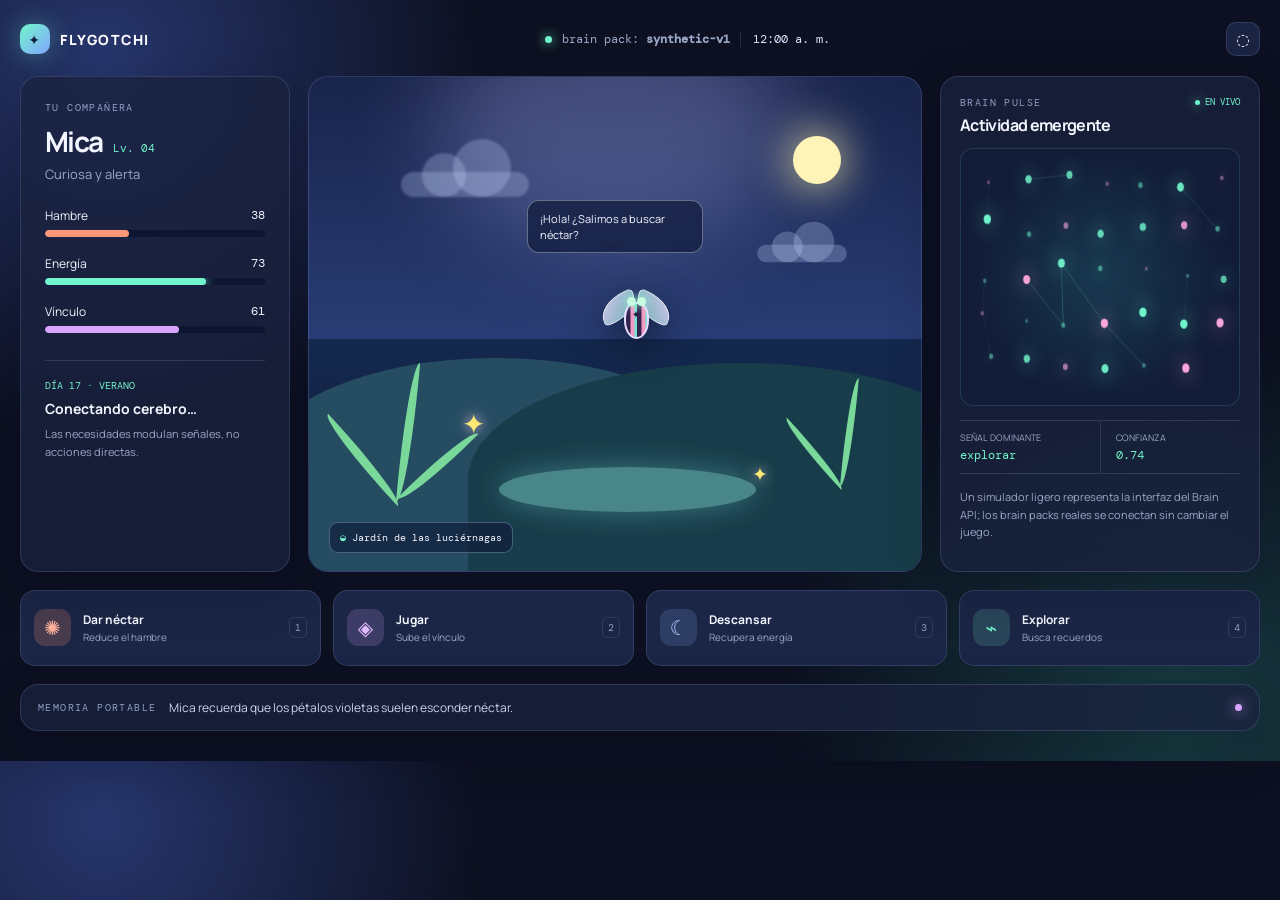
==== web/index.html @ cd50a113 "feat: add initial implementation of FlyGotchi game with brain integration - Introduced brain package" ====
<!doctype html>
<html lang="es">
  <head>
    <meta charset="UTF-8" />
    <meta name="viewport" content="width=device-width, initial-scale=1.0" />
    <meta name="theme-color" content="#10152a" />
    <title>FlyGotchi · Neural Garden</title>
    <link rel="preconnect" href="https://fonts.googleapis.com" />
    <link rel="preconnect" href="https://fonts.gstatic.com" crossorigin />
    <link href="https://fonts.googleapis.com/css2?family=DM+Mono:wght@400;500&family=Manrope:wght@500;600;700;800&display=swap" rel="stylesheet" />
    <link rel="stylesheet" href="styles.css" />
  </head>
  <body>
    <main class="app-shell">
      <header class="topbar">
        <a class="brand" href="#" aria-label="FlyGotchi inicio"><span class="brand-mark">✦</span><span>FLYGOTCHI</span></a>
        <div class="brain-status"><i></i><span>brain pack: <strong>synthetic-v1</strong></span><span class="clock" id="clock">08:42</span></div>
        <button class="icon-button" id="soundToggle" aria-label="Activar o desactivar sonido">◌</button>
      </header>

      <section class="hero-grid">
        <aside class="hud-panel" aria-label="Estado de Mica">
          <div class="pet-title"><span class="eyebrow">TU COMPAÑERA</span><h1>Mica <span>Lv. 04</span></h1><p id="moodText">Curiosa y alerta</p></div>
          <div class="stat-list">
            <div class="stat"><span>Hambre</span><b id="hungerValue">38</b><div class="meter coral"><i id="hungerBar" style="width:38%"></i></div></div>
            <div class="stat"><span>Energía</span><b id="energyValue">73</b><div class="meter mint"><i id="energyBar" style="width:73%"></i></div></div>
            <div class="stat"><span>Vínculo</span><b id="bondValue">61</b><div class="meter lilac"><i id="bondBar" style="width:61%"></i></div></div>
          </div>
          <div class="day-card"><span>día 17 · verano</span><strong id="activity">Explorando el jardín</strong><small>Las necesidades modulan señales, no acciones directas.</small></div>
        </aside>

        <section class="terrarium" aria-label="Jardín de Mica">
          <div class="sky-glow"></div><div class="sun"></div><div class="cloud cloud-a"></div><div class="cloud cloud-b"></div>
          <div class="hill hill-back"></div><div class="hill hill-front"></div><div class="pond"></div>
          <div class="plant plant-a"><i></i><i></i><i></i></div><div class="plant plant-b"><i></i><i></i></div><div class="flower f1">✦</div><div class="flower f2">✦</div>
          <button class="fly" id="fly" aria-label="Hablar con Mica"><span class="wing wing-left"></span><span class="wing wing-right"></span><span class="fly-body"><i></i><i></i></span><b>✦</b></button>
          <div class="speech" id="speech">¡Hola! ¿Salimos a buscar néctar?</div>
          <div class="location-pill"><span>◒</span> Jardín de las luciérnagas</div>
        </section>

        <aside class="brain-panel">
          <div class="panel-heading"><div><span class="eyebrow">BRAIN PULSE</span><h2>Actividad emergente</h2></div><span class="live">EN VIVO</span></div>
          <canvas id="neuralCanvas" width="360" height="258" aria-label="Visualización de red neural"></canvas>
          <div class="signal-grid"><div><span>señal dominante</span><strong id="signalName">explorar</strong></div><div><span>confianza</span><strong id="signalConfidence">0.74</strong></div></div>
          <p class="brain-note">Un simulador ligero representa la interfaz del Brain API; los brain packs reales se conectan sin cambiar el juego.</p>
        </aside>
      </section>

      <section class="action-deck" aria-label="Interacciones">
        <button class="action food" data-action="food"><span class="action-icon">✺</span><span><strong>Dar néctar</strong><small>Reduce el hambre</small></span><kbd>1</kbd></button>
        <button class="action play" data-action="play"><span class="action-icon">◈</span><span><strong>Jugar</strong><small>Sube el vínculo</small></span><kbd>2</kbd></button>
        <button class="action rest" data-action="rest"><span class="action-icon">☾</span><span><strong>Descansar</strong><small>Recupera energía</small></span><kbd>3</kbd></button>
        <button class="action explore" data-action="explore"><span class="action-icon">⌁</span><span><strong>Explorar</strong><small>Busca recuerdos</small></span><kbd>4</kbd></button>
      </section>

      <section class="log-card"><span class="eyebrow">MEMORIA PORTABLE</span><p id="memoryLog">Mica recuerda que los pétalos violetas suelen esconder néctar.</p><span class="log-dot"></span></section>
    </main>
    <script src="app.js"></script>
  </body>
</html>
---- web/styles.css ----
:root { --ink:#f3f5ff; --muted:#9ba8c7; --night:#10152a; --panel:rgba(26,34,62,.78); --line:rgba(168,192,255,.16); --mint:#72f5cc; --lilac:#d7a5ff; --coral:#ff9879; } *{box-sizing:border-box} body{margin:0;min-width:320px;color:var(--ink);background:#0c1020;font-family:Manrope,system-ui,sans-serif;background-image:radial-gradient(circle at 8% 8%,#27366d 0,transparent 28%),radial-gradient(circle at 92% 95%,#173b41 0,transparent 29%)} button{font:inherit;color:inherit;cursor:pointer}.app-shell{width:min(1420px,calc(100% - 40px));margin:auto;padding:22px 0 30px}.topbar{display:flex;align-items:center;justify-content:space-between;margin-bottom:20px}.brand{display:flex;gap:10px;align-items:center;color:#fff;text-decoration:none;font-weight:800;letter-spacing:.11em;font-size:14px}.brand-mark{display:grid;place-items:center;width:30px;height:30px;border-radius:10px;background:linear-gradient(135deg,var(--mint),#81a7ff);color:#14203c;box-shadow:0 0 24px #72f5cc55}.brain-status{display:flex;align-items:center;gap:10px;color:var(--muted);font:12px 'DM Mono',monospace}.brain-status i,.live:before{content:'';width:7px;height:7px;border-radius:50%;background:var(--mint);box-shadow:0 0 12px var(--mint)}.clock{padding-left:12px;border-left:1px solid var(--line);color:#dfe5ff}.icon-button{border:1px solid var(--line);background:#1a2342;border-radius:10px;width:34px;height:34px}.hero-grid{display:grid;grid-template-columns:270px minmax(430px,1fr) 320px;gap:18px}.hud-panel,.brain-panel,.log-card{border:1px solid var(--line);background:var(--panel);box-shadow:0 18px 50px #06081744;backdrop-filter:blur(13px);border-radius:18px}.hud-panel{padding:24px}.eyebrow{display:block;color:#90a1c6;font:10px 'DM Mono',monospace;letter-spacing:.14em}.pet-title h1{font-size:28px;margin:8px 0 0;letter-spacing:-.06em}.pet-title h1 span{font:11px 'DM Mono',monospace;color:var(--mint);letter-spacing:0;margin-left:6px}.pet-title p{font-size:13px;color:var(--muted);margin:5px 0 24px}.stat-list{display:grid;gap:18px}.stat{display:grid;grid-template-columns:1fr auto;gap:6px;font-size:12px}.stat b{font:12px 'DM Mono',monospace}.meter{grid-column:1/-1;background:#0e1530;border-radius:99px;overflow:hidden;height:7px}.meter i{height:100%;display:block;border-radius:inherit;transition:width .45s ease}.mint i{background:var(--mint);box-shadow:0 0 12px var(--mint)}.coral i{background:var(--coral)}.lilac i{background:var(--lilac)}.day-card{margin-top:27px;border-top:1px solid var(--line);padding-top:18px;display:grid;gap:7px}.day-card span{font:10px 'DM Mono',monospace;color:var(--mint);text-transform:uppercase}.day-card strong{font-size:14px}.day-card small,.brain-note{font-size:11px;line-height:1.6;color:var(--muted)}.terrarium{position:relative;min-height:440px;overflow:hidden;border:1px solid #9daeff33;border-radius:20px;background:linear-gradient(#19244b 0%,#293c74 53%,#14284e 53%,#101f3b);isolation:isolate}.sky-glow{position:absolute;width:360px;height:240px;left:50%;top:-70px;transform:translateX(-50%);background:#b9baff44;filter:blur(45px);border-radius:50%}.sun{position:absolute;top:59px;right:13%;width:48px;height:48px;border-radius:50%;background:#fff4b7;box-shadow:0 0 45px #fff1a8}.cloud{position:absolute;width:128px;height:25px;border-radius:50px;background:#c8d7ff44;filter:blur(1px)}.cloud:after,.cloud:before{content:'';position:absolute;border-radius:50%;background:inherit}.cloud:before{width:44px;height:44px;left:21px;bottom:0}.cloud:after{width:58px;height:58px;right:18px;bottom:0}.cloud-a{top:95px;left:15%}.cloud-b{top:164px;right:9%;transform:scale(.7)}.hill{position:absolute;border-radius:50% 50% 0 0}.hill-back{left:-8%;bottom:0;width:77%;height:43%;background:#264c62}.hill-front{right:-15%;bottom:-5%;width:89%;height:47%;background:#183d4a}.pond{position:absolute;width:42%;height:9%;bottom:12%;left:31%;background:#81d8d177;border-radius:50%;box-shadow:0 0 28px #7de6e855}.plant{position:absolute;bottom:14%;width:100px;height:140px}.plant-a{left:6%}.plant-b{right:5%;transform:scale(.78)}.plant i{position:absolute;bottom:0;left:50%;width:12px;height:115px;border-radius:100% 0;background:#79d89a;transform-origin:bottom}.plant i:nth-child(1){transform:rotate(-43deg)}.plant i:nth-child(2){transform:rotate(5deg);height:140px}.plant i:nth-child(3){transform:rotate(45deg);height:102px}.flower{position:absolute;color:#ffe873;text-shadow:0 0 13px #ffd1ed;font-size:28px}.f1{bottom:26%;left:25%}.f2{bottom:17%;right:25%;font-size:19px}.fly{position:absolute;z-index:2;left:47%;top:42%;border:0;background:none;width:78px;height:70px;filter:drop-shadow(0 10px 17px #071020aa);animation:hover 3s ease-in-out infinite}.wing{position:absolute;width:39px;height:25px;top:11px;background:linear-gradient(135deg,#f6daffdd,#83f6e2aa);border-radius:80% 15% 80% 15%;border:1px solid #fff9}.wing-left{left:2px;transform:rotate(-25deg)}.wing-right{right:2px;transform:scaleX(-1) rotate(-25deg)}.fly-body{position:absolute;left:27px;top:18px;width:25px;height:37px;border-radius:48% 48% 56% 56%;background:repeating-linear-gradient(90deg,#33244f 0 4px,#f39ac4 5px 8px,#6ee4d5 9px 11px);border:2px solid #e8dcff}.fly-body i{position:absolute;top:-7px;width:9px;height:9px;background:#c8fbdf;border-radius:50%;box-shadow:0 0 8px #a7ffdf}.fly-body i:first-child{left:1px}.fly-body i:last-child{right:1px}.fly b{position:absolute;top:23px;left:35px;color:#182044;font-size:10px}.speech{position:absolute;z-index:3;left:calc(50% - 88px);top:25%;width:176px;padding:10px 12px;border:1px solid #fff5;background:#172246d9;border-radius:12px;font-size:11px;line-height:1.4;animation:float 4s ease-in-out infinite}.speech:after{content:'';position:absolute;bottom:-7px;left:45%;border:7px solid transparent;border-top-color:#172246}.location-pill{position:absolute;z-index:3;bottom:18px;left:20px;border:1px solid #b7d1ff55;background:#101b39aa;padding:8px 10px;border-radius:9px;font:10px 'DM Mono',monospace}.location-pill span{color:var(--mint)}.brain-panel{padding:19px}.panel-heading{display:flex;justify-content:space-between;align-items:start}.panel-heading h2{margin:5px 0 12px;font-size:16px;letter-spacing:-.04em}.live{font:9px 'DM Mono',monospace;color:var(--mint);display:flex;gap:5px;align-items:center}.live:before{width:5px;height:5px}canvas{width:100%;height:258px;display:block;background:radial-gradient(circle at center,#183950,#121c38 67%);border:1px solid #7fffe024;border-radius:13px}.signal-grid{display:grid;grid-template-columns:1fr 1fr;margin:14px 0;border-top:1px solid var(--line);border-bottom:1px solid var(--line)}.signal-grid div{padding:10px 0;display:grid;gap:3px}.signal-grid div+div{padding-left:15px;border-left:1px solid var(--line)}.signal-grid span{color:var(--muted);font-size:9px;text-transform:uppercase}.signal-grid strong{font:12px 'DM Mono',monospace;color:var(--mint)}.action-deck{display:grid;grid-template-columns:repeat(4,1fr);gap:12px;margin-top:18px}.action{display:flex;align-items:center;gap:12px;min-height:76px;text-align:left;padding:13px;border:1px solid var(--line);border-radius:15px;background:#1b2545;transition:transform .2s,background .2s}.action:hover{transform:translateY(-4px);background:#263563}.action-icon{display:grid;place-items:center;width:37px;height:37px;border-radius:11px;font-size:20px}.food .action-icon{background:#ff987933;color:#ffb49d}.play .action-icon{background:#d7a5ff2e;color:#e2bbff}.rest .action-icon{background:#90b4ff2b;color:#b0caff}.explore .action-icon{background:#72f5cc28;color:var(--mint)}.action strong,.action small{display:block}.action strong{font-size:12px}.action small{font-size:10px;color:var(--muted);margin-top:2px}.action kbd{margin-left:auto;color:#91a0c5;border:1px solid #6576a844;border-radius:5px;padding:3px 5px;font:10px 'DM Mono',monospace}.log-card{margin-top:18px;padding:14px 17px;display:flex;align-items:center;gap:13px}.log-card .eyebrow{white-space:nowrap}.log-card p{font-size:12px;color:#cbd4ef;margin:0}.log-dot{width:7px;height:7px;border-radius:50%;margin-left:auto;background:var(--lilac);box-shadow:0 0 13px var(--lilac)}@keyframes hover{50%{transform:translateY(-10px) rotate(2deg)}}@keyframes float{50%{transform:translateY(-5px)}}@media(max-width:1050px){.hero-grid{grid-template-columns:250px 1fr}.brain-panel{grid-column:1/-1}.brain-panel canvas{height:180px}}@media(max-width:700px){.app-shell{width:min(100% - 22px,580px);padding-top:13px}.brain-status span:not(.clock){display:none}.hero-grid{grid-template-columns:1fr}.hud-panel{order:2}.terrarium{min-height:400px}.brain-panel{order:3;grid-column:auto}.action-deck{grid-template-columns:1fr 1fr}.log-card{align-items:start}.log-card .eyebrow{white-space:normal}.topbar{margin-bottom:11px}}
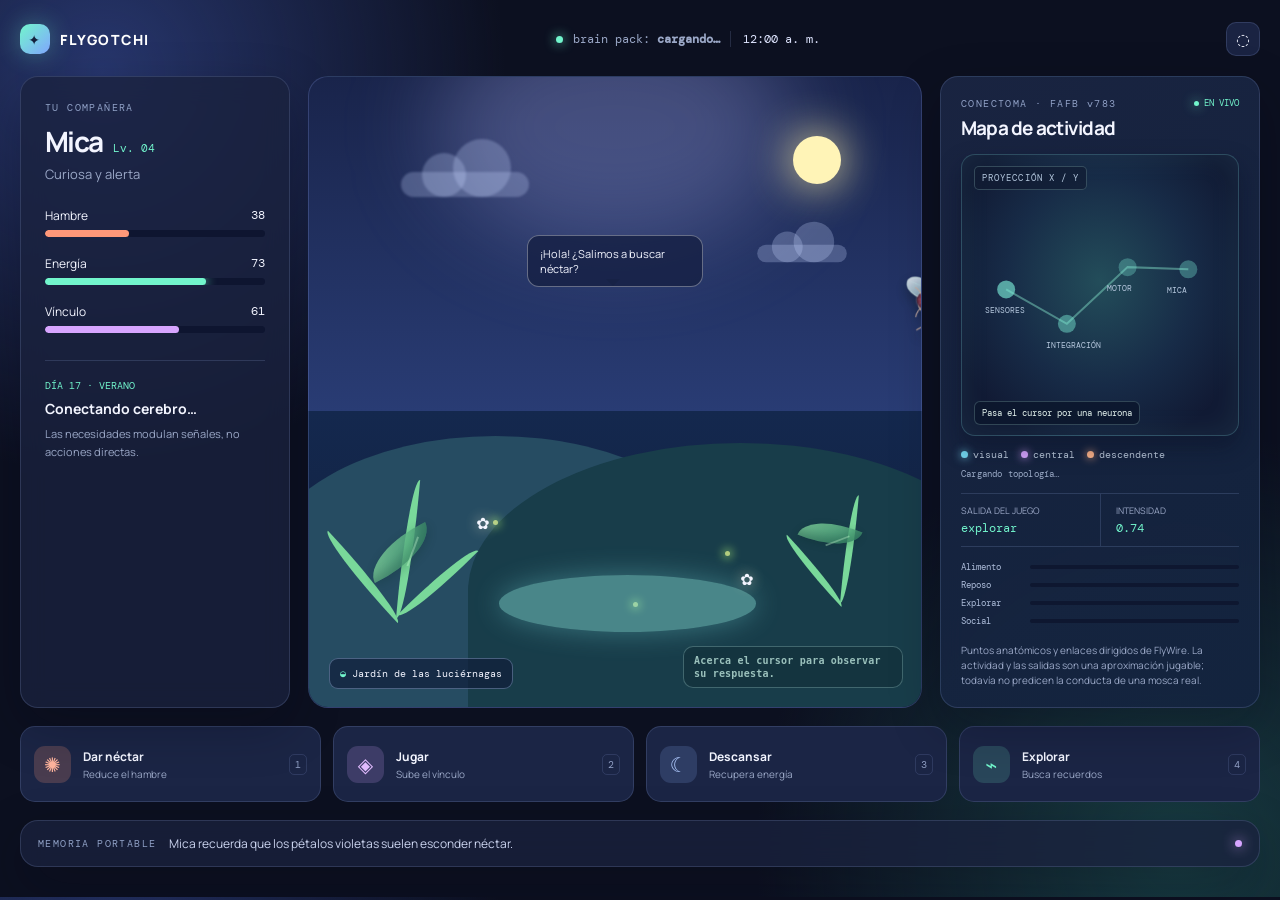
==== commit a3b99b91: "Add new styles for brain visualization and fly animations - Introduced brain.css for neural network " ====
--- a/web/index.html
+++ b/web/index.html
@@ -9,12 +9,15 @@
     <link rel="preconnect" href="https://fonts.gstatic.com" crossorigin />
     <link href="https://fonts.googleapis.com/css2?family=DM+Mono:wght@400;500&family=Manrope:wght@500;600;700;800&display=swap" rel="stylesheet" />
     <link rel="stylesheet" href="styles.css" />
+    <link rel="stylesheet" href="fly.css" />
+    <link rel="stylesheet" href="map.css" />
+    <link rel="stylesheet" href="brain.css" />
   </head>
   <body>
     <main class="app-shell">
       <header class="topbar">
         <a class="brand" href="#" aria-label="FlyGotchi inicio"><span class="brand-mark">✦</span><span>FLYGOTCHI</span></a>
-        <div class="brain-status"><i></i><span>brain pack: <strong>synthetic-v1</strong></span><span class="clock" id="clock">08:42</span></div>
+        <div class="brain-status"><i></i><span>brain pack: <strong id="brainPack">cargando…</strong></span><span class="clock" id="clock">08:42</span></div>
         <button class="icon-button" id="soundToggle" aria-label="Activar o desactivar sonido">◌</button>
       </header>
 
@@ -31,18 +34,42 @@
 
         <section class="terrarium" aria-label="Jardín de Mica">
           <div class="sky-glow"></div><div class="sun"></div><div class="cloud cloud-a"></div><div class="cloud cloud-b"></div>
-          <div class="hill hill-back"></div><div class="hill hill-front"></div><div class="pond"></div>
-          <div class="plant plant-a"><i></i><i></i><i></i></div><div class="plant plant-b"><i></i><i></i></div><div class="flower f1">✦</div><div class="flower f2">✦</div>
-          <button class="fly" id="fly" aria-label="Hablar con Mica"><span class="wing wing-left"></span><span class="wing wing-right"></span><span class="fly-body"><i></i><i></i></span><b>✦</b></button>
+          <div class="hill hill-back"></div><div class="hill hill-front"></div>
+          <button class="pond map-feature" id="pond" data-feature="water" aria-label="Estanque: aire húmedo y reflejos"><i></i><i></i></button>
+          <div class="plant plant-a" id="plantA"><i></i><i></i><i></i></div><div class="plant plant-b" id="plantB"><i></i><i></i></div>
+          <button class="leaf-refuge leaf-a map-feature" data-feature="refuge" aria-label="Hoja grande: refugio fresco"><span></span></button><button class="leaf-refuge leaf-b map-feature" data-feature="refuge" aria-label="Hoja alta: refugio fresco"><span></span></button>
+          <button class="flower f1 map-feature" data-feature="nectar" aria-label="Flor coral con néctar"><span>✿</span><em>néctar</em></button><button class="flower f2 map-feature" data-feature="nectar" aria-label="Flor dorada con néctar"><span>✿</span><em>néctar</em></button>
+          <div class="firefly firefly-a" aria-hidden="true"></div><div class="firefly firefly-b" aria-hidden="true"></div><div class="firefly firefly-c" aria-hidden="true"></div>
+          <div class="fly-shadow" id="flyShadow" aria-hidden="true"></div>
+          <button class="fly fly--explore fly--flight" id="fly" aria-label="Jugar con Mica">
+            <svg class="fly-anatomy" viewBox="0 0 160 130" aria-hidden="true">
+              <defs>
+                <linearGradient id="wingGlass" x1="0" y1="0" x2="1" y2="1"><stop stop-color="#f7fbff" stop-opacity=".92"/><stop offset=".6" stop-color="#a9d6e1" stop-opacity=".72"/><stop offset="1" stop-color="#77b9c5" stop-opacity=".28"/></linearGradient>
+                <linearGradient id="bodyShell" x1="0" y1="0" x2="1" y2="1"><stop stop-color="#8d7a84"/><stop offset=".45" stop-color="#463a46"/><stop offset="1" stop-color="#241e2c"/></linearGradient>
+                <radialGradient id="eyeFacet"><stop stop-color="#bd6871"/><stop offset=".7" stop-color="#7d364c"/><stop offset="1" stop-color="#4d2638"/></radialGradient>
+              </defs>
+              <g class="fly-wings"><path class="fly-wing fly-wing-back" d="M80 55 C49 7 15 9 13 25 C10 43 45 64 82 65 Z"/><path class="fly-wing fly-wing-front" d="M87 58 C103 7 140 5 148 24 C152 41 119 63 89 69 Z"/><path class="wing-vein" d="M82 60 Q51 34 20 23 M84 60 Q53 42 35 44 M89 62 Q117 33 144 24 M90 63 Q116 43 135 47"/></g>
+              <g class="fly-legs"><path class="fly-leg foreleg" d="M59 76 Q43 88 42 107 L31 113"/><path class="fly-leg foreleg" d="M67 80 Q61 98 56 111 L47 116"/><path class="fly-leg midleg" d="M80 83 Q76 105 69 116 L61 120"/><path class="fly-leg midleg" d="M87 83 Q94 102 99 114 L109 117"/><path class="fly-leg hindleg" d="M94 77 Q111 93 117 109 L129 113"/><path class="fly-leg hindleg" d="M99 74 Q123 84 129 103 L142 106"/></g>
+              <g class="fly-abdomen"><path d="M95 62 C125 52 140 67 136 88 C134 105 109 103 89 84 Z" fill="url(#bodyShell)" stroke="#aa9b9e" stroke-width="2"/><path d="M112 60 Q117 86 110 96 M122 64 Q129 84 122 98 M131 70 Q136 81 131 91" fill="none" stroke="#b9a7a0" stroke-opacity=".55" stroke-width="3"/></g>
+              <circle class="fly-haltere" cx="94" cy="71" r="4"/>
+              <ellipse class="fly-thorax" cx="80" cy="67" rx="25" ry="22" fill="url(#bodyShell)" stroke="#a5979f" stroke-width="2"/>
+              <path d="M69 52 Q78 63 76 81 M87 51 Q91 65 88 83" stroke="#c4b0a0" stroke-opacity=".42" fill="none" stroke-width="3"/>
+              <g class="fly-head"><circle cx="53" cy="64" r="19" fill="#4b3f46" stroke="#b9a39a" stroke-width="2"/><ellipse class="fly-eye" cx="45" cy="58" rx="14" ry="15" fill="url(#eyeFacet)"/><path class="eye-facets" d="M38 48 Q44 62 38 70 M45 45 Q52 62 46 72 M33 56 Q44 57 57 53 M34 64 Q46 61 57 63" stroke="#de99a0" stroke-opacity=".3" fill="none" stroke-width="1"/><path class="fly-antenna" d="M40 48 Q35 37 28 34 M45 45 Q45 35 39 31"/><path class="fly-proboscis" d="M38 73 Q31 79 29 89"/></g>
+            </svg>
+          </button>
           <div class="speech" id="speech">¡Hola! ¿Salimos a buscar néctar?</div>
+          <div class="garden-whisper" id="gardenWhisper" aria-live="polite">Acerca el cursor para observar su respuesta.</div>
           <div class="location-pill"><span>◒</span> Jardín de las luciérnagas</div>
         </section>
 
         <aside class="brain-panel">
-          <div class="panel-heading"><div><span class="eyebrow">BRAIN PULSE</span><h2>Actividad emergente</h2></div><span class="live">EN VIVO</span></div>
-          <canvas id="neuralCanvas" width="360" height="258" aria-label="Visualización de red neural"></canvas>
-          <div class="signal-grid"><div><span>señal dominante</span><strong id="signalName">explorar</strong></div><div><span>confianza</span><strong id="signalConfidence">0.74</strong></div></div>
-          <p class="brain-note">Un simulador ligero representa la interfaz del Brain API; los brain packs reales se conectan sin cambiar el juego.</p>
+          <div class="panel-heading"><div><span class="eyebrow">CONECTOMA · FAFB v783</span><h2>Mapa de actividad</h2></div><span class="live">EN VIVO</span></div>
+          <div class="brain-stage"><canvas id="neuralCanvas" width="720" height="560" aria-label="Proyección de neuronas y enlaces del conectoma"></canvas><span class="brain-coordinate">PROYECCIÓN X / Y</span><span class="brain-node-info" id="brainNodeInfo">Pasa el cursor por una neurona</span></div>
+          <div class="brain-legend"><span><i class="legend-visual"></i>visual</span><span><i class="legend-central"></i>central</span><span><i class="legend-motor"></i>descendente</span></div>
+          <div class="brain-count" id="brainCount">Cargando topología…</div>
+          <div class="signal-grid"><div><span>salida del juego</span><strong id="signalName">explorar</strong></div><div><span>intensidad</span><strong id="signalConfidence">0.74</strong></div></div>
+          <div class="motor-bars" aria-label="Salidas motoras"><div><span>Alimento</span><i><b id="motorEat"></b></i></div><div><span>Reposo</span><i><b id="motorRest"></b></i></div><div><span>Explorar</span><i><b id="motorExplore"></b></i></div><div><span>Social</span><i><b id="motorSocial"></b></i></div></div>
+          <p class="brain-note">Puntos anatómicos y enlaces dirigidos de FlyWire. La actividad y las salidas son una aproximación jugable; todavía no predicen la conducta de una mosca real.</p>
         </aside>
       </section>
 
--- a/web/fly.css
+++ b/web/fly.css
@@ -0,0 +1,61 @@
+/* Anatomical side view and stateful movement. Routes are chosen by app.js. */
+.fly {
+  left: 0; top: 0; width: 116px; height: 94px; padding: 0;
+  display: block; border: 0; background: transparent; z-index: 5;
+  animation: none;
+  filter: drop-shadow(0 8px 8px #07151a77);
+  transform: translate3d(var(--fly-x, 45vw), var(--fly-y, 20vh), 0) rotate(var(--fly-angle, 0deg)) scale(var(--fly-size, 1));
+  transition: transform var(--flight-time, 1.7s) cubic-bezier(.27,.64,.36,1);
+  will-change: transform;
+}
+.fly:focus-visible { outline: 2px solid #c9f5e5; outline-offset: 5px; border-radius: 50%; }
+.fly-anatomy { display:block; width:100%; height:100%; overflow:visible; }
+.fly-wing { fill:url(#wingGlass); stroke:#e7fcf8a8; stroke-width:2; transform-origin:82px 62px; animation:fly-wingbeat var(--beat-time, 95ms) ease-in-out infinite alternate; }
+.fly-wing-back { animation-delay:calc(var(--beat-time, 95ms) * -.5); opacity:.77; }
+.wing-vein { fill:none; stroke:#cbfbf4; stroke-opacity:.36; stroke-width:1.2; pointer-events:none; }
+.fly-legs { fill:none; stroke:#a89492; stroke-width:2.5; stroke-linecap:round; stroke-linejoin:round; }
+.fly-leg { transform-origin:80px 80px; animation:fly-leg-drift 1.3s ease-in-out infinite alternate; }
+.fly-leg:nth-child(2n) { animation-delay:-.65s; }
+.fly-haltere { fill:#cbb0a8; }
+.fly-thorax { transform-origin:80px 66px; animation:fly-breathe 1.3s ease-in-out infinite alternate; }
+.fly-antenna,.fly-proboscis { fill:none; stroke:#c7ada2; stroke-width:2; stroke-linecap:round; }
+.fly-proboscis { transform-origin:37px 72px; transition:transform .4s ease; }
+.fly-eye { filter:drop-shadow(0 0 2px #f6b7ae88); }
+.fly--flight .fly-leg { animation-duration:.55s; }
+.fly--flight .fly-wing { opacity:.95; }
+.fly--landed .fly-wing { animation:none; opacity:.59; transform:rotate(-4deg) scaleY(.6); }
+.fly--landed .fly-leg { animation-duration:2.1s; }
+.fly--feed .fly-proboscis { transform:rotate(26deg) translate(-3px,6px); }
+.fly--feed .fly-head { animation:fly-feed-head .8s ease-in-out infinite alternate; transform-origin:53px 64px; }
+.fly--groom .foreleg { animation:fly-groom .38s ease-in-out infinite alternate; }
+.fly--groom .foreleg:nth-child(2) { animation-delay:-.19s; }
+.fly--rest .fly-thorax { animation-duration:2.4s; }
+.fly--rest .fly-leg { animation:none; }
+.fly--rest .fly-eye { filter:none; }
+.fly--walk .fly-leg { animation:fly-walk .42s ease-in-out infinite alternate; }
+.fly--walk .fly-thorax { animation:fly-step .42s ease-in-out infinite alternate; }
+.fly--run .fly-leg { animation:fly-run .16s linear infinite alternate; }
+.fly--run .fly-thorax { animation:fly-step .16s linear infinite alternate; }
+.fly--alert .fly-wing { animation:fly-alert-wing .12s ease-in-out infinite alternate; }
+.fly--alert .fly-head { animation:fly-alert-head .22s ease-in-out infinite alternate; transform-origin:53px 64px; }
+.fly--escape { filter:drop-shadow(0 10px 10px #07151aaa) brightness(1.09); }
+.fly--escape .fly-wing { animation-duration:56ms; }
+.fly--social .fly-head { animation:fly-social-head .68s ease-in-out infinite alternate; transform-origin:53px 64px; }
+.fly-shadow { position:absolute; z-index:4; left:0; top:0; width:60px; height:11px; border-radius:50%; background:#06171988; filter:blur(4px); transform:translate3d(var(--shadow-x, 50vw),var(--shadow-y, 72vh),0) scale(var(--shadow-scale, .6)); transition:transform var(--flight-time, 1.7s) ease,opacity .5s; opacity:var(--shadow-alpha,.35); pointer-events:none; }
+.garden-whisper { position:absolute; z-index:3; right:18px; bottom:19px; max-width:220px; padding:7px 10px; border:1px solid #a8d9d766; border-radius:10px; background:#112c36a9; color:#c4ebe0; font:600 10px/1.3 var(--mono,monospace); letter-spacing:.02em; opacity:.76; pointer-events:none; transition:opacity .3s ease, transform .3s ease; }
+.flower { color:#f5d69d; text-shadow:0 0 13px #fff5cfaa; }
+.flower span { display:inline-block; transform-origin:center; animation:flower-sway 5s ease-in-out infinite alternate; }
+.speech { animation:none; }
+@keyframes fly-wingbeat { from { transform:rotate(-10deg) scaleY(.75); } to { transform:rotate(14deg) scaleY(.36); } }
+@keyframes fly-leg-drift { to { transform:rotate(6deg); } }
+@keyframes fly-breathe { to { transform:scaleY(1.035); } }
+@keyframes fly-feed-head { to { transform:rotate(6deg) translateY(2px); } }
+@keyframes fly-groom { from { transform:rotate(-25deg) translateY(-3px); } to { transform:rotate(28deg) translateY(-11px); } }
+@keyframes fly-walk { to { transform:rotate(13deg) translate(2px,1px); } }
+@keyframes fly-run { to { transform:rotate(22deg) translate(4px,2px); } }
+@keyframes fly-step { to { transform:translateY(1.5px) rotate(1deg); } }
+@keyframes fly-alert-wing { to { transform:rotate(22deg) scaleY(.56); } }
+@keyframes fly-alert-head { to { transform:translate(-2px,-1px) rotate(-4deg); } }
+@keyframes fly-social-head { to { transform:rotate(5deg) translateY(1px); } }
+@keyframes flower-sway { to { transform:rotate(8deg); } }
+@media (prefers-reduced-motion:reduce) { .fly,.fly-shadow,.fly-wing,.fly-leg,.fly-thorax,.fly-head,.flower span { animation:none!important; transition:none!important; } }
--- a/web/map.css
+++ b/web/map.css
@@ -0,0 +1,29 @@
+/* Places in the garden are interactive sensory landmarks, not a static backdrop. */
+.fly { --fly-size:.74; }
+.map-feature { position:absolute; z-index:3; border:0; padding:0; font:inherit; color:inherit; cursor:crosshair; -webkit-tap-highlight-color:transparent; }
+.map-feature:focus-visible { outline:2px solid #ecffb6; outline-offset:5px; }
+.pond { left:31%; bottom:12%; width:42%; height:9%; border-radius:50%; background:#81d8d177; box-shadow:0 0 28px #7de6e855; overflow:visible; transition:filter .45s ease, transform .45s ease; }
+.pond:before,.pond:after,.pond i { content:''; position:absolute; inset:22% 34%; border:1px solid #b9fff2aa; border-radius:50%; opacity:0; transform:scale(.25); pointer-events:none; }
+.pond:after { animation-delay:.8s; }.pond i:nth-child(2) { animation-delay:1.6s; }
+.pond.is-active { filter:brightness(1.35) saturate(1.24); transform:scale(1.04); }
+.pond.is-active:before,.pond.is-active:after,.pond.is-active i { animation:pond-ripple 1.9s ease-out infinite; }
+.flower { display:grid; place-items:center; width:42px; height:42px; padding:0; border-radius:50%; background:transparent; transition:transform .35s cubic-bezier(.2,.8,.25,1),filter .35s; }
+.flower em { position:absolute; top:29px; left:50%; transform:translateX(-50%); color:#fff5bd; font:600 8px 'DM Mono',monospace; font-style:normal; letter-spacing:.06em; opacity:0; transition:opacity .25s; text-shadow:0 1px 8px #192343; }
+.flower:before { content:''; position:absolute; inset:1px; border:1px solid #ffe98d00; border-radius:50%; transform:scale(.55); }
+.flower.is-sensed { transform:scale(1.22) rotate(8deg); filter:drop-shadow(0 0 10px #ffe47a); }
+.flower.is-sensed em { opacity:1; }.flower.is-sensed:before { border-color:#fff3b4aa; animation:nectar-pulse 1.25s ease-out infinite; }
+.leaf-refuge { width:72px; height:33px; border-radius:100% 0 100% 0; background:linear-gradient(135deg,#94e3a7,#2b8c67); box-shadow:inset -8px -5px 12px #17463855,0 3px 11px #09291d44; transform:rotate(-26deg); opacity:.82; transition:filter .4s,transform .45s; }
+.leaf-refuge span { position:absolute; width:2px; height:93%; left:50%; top:4%; background:#c6ffd077; transform:rotate(46deg); transform-origin:bottom; }
+.leaf-a { left:9%; bottom:22%; }.leaf-b { right:9%; bottom:25%; transform:rotate(23deg) scale(.82); }
+.leaf-refuge.is-sensed { filter:brightness(1.4) drop-shadow(0 0 9px #9ff5c2aa); }
+.leaf-a.is-sensed { transform:rotate(-16deg) scale(1.08); }.leaf-b.is-sensed { transform:rotate(14deg) scale(.93); }
+.plant { transition:transform .45s cubic-bezier(.2,.72,.26,1),filter .45s; }
+.plant.is-brushed { filter:brightness(1.16) saturate(1.14); }.plant-a.is-brushed { transform:rotate(4deg); }.plant-b.is-brushed { transform:scale(.78) rotate(-5deg); }
+.firefly { position:absolute; z-index:2; width:5px; height:5px; border-radius:50%; background:#e9ff91; box-shadow:0 0 9px 3px #baff7a99; opacity:.74; animation:firefly-drift 5.3s ease-in-out infinite alternate; transition:transform .55s ease,opacity .35s ease; }
+.firefly-a { left:30%; bottom:29%; }.firefly-b { left:68%; bottom:24%; animation-delay:-2.1s; }.firefly-c { left:53%; bottom:16%; animation-delay:-3.7s; }
+.terrarium.is-disturbed .firefly { opacity:.16; transform:translate(var(--scatter-x,18px),-18px); }
+.terrarium.is-near-pond .pond { box-shadow:0 0 40px #88f4ed88; }
+@keyframes pond-ripple { 0% { opacity:.72; transform:scale(.25); } 100% { opacity:0; transform:scale(3.5); } }
+@keyframes nectar-pulse { 0% { opacity:.72; transform:scale(.6); } 100% { opacity:0; transform:scale(1.55); } }
+@keyframes firefly-drift { to { transform:translate(17px,-19px); opacity:.35; } }
+@media (prefers-reduced-motion:reduce) { .pond.is-active:before,.pond.is-active:after,.pond.is-active i,.flower.is-sensed:before,.firefly { animation:none; } }
--- a/web/brain.css
+++ b/web/brain.css
@@ -0,0 +1,19 @@
+.brain-panel { padding:20px; background:linear-gradient(145deg,#1b2543ee,#13243fee); }
+.brain-panel .panel-heading h2 { font-size:19px; margin-bottom:13px; }
+.brain-stage { position:relative; border-radius:14px; overflow:hidden; border:1px solid #80dfe440; background:radial-gradient(ellipse at 50% 45%,#234d5a 0%,#172b47 48%,#111a34 80%); box-shadow:inset 0 0 30px #71dcd317,0 12px 25px #080f2466; }
+.brain-stage canvas { height:280px; width:100%; border:0; border-radius:0; background:transparent; cursor:crosshair; }
+.brain-coordinate { position:absolute; top:11px; left:12px; font:9px 'DM Mono',monospace; letter-spacing:.12em; color:#b4c7dd; border:1px solid #a7d7d33d; border-radius:5px; padding:5px 7px; background:#111b32aa; pointer-events:none; }
+.brain-node-info { position:absolute; left:12px; bottom:10px; right:12px; width:max-content; max-width:calc(100% - 24px); overflow:hidden; text-overflow:ellipsis; white-space:nowrap; font:9px 'DM Mono',monospace; color:#e5f4ef; border:1px solid #a7d7d33d; border-radius:6px; padding:5px 7px; background:#0d182ee8; pointer-events:none; }
+.brain-legend { display:flex; flex-wrap:wrap; gap:12px; margin:12px 0 7px; color:#bdcbdc; font:10px 'DM Mono',monospace; }
+.brain-legend span { display:flex; align-items:center; gap:5px; }
+.brain-legend i { width:7px; height:7px; border-radius:50%; box-shadow:0 0 8px currentColor; }
+.legend-visual { background:#72d5ec; color:#72d5ec; }.legend-central { background:#d8a6ff; color:#d8a6ff; }.legend-motor { background:#ffb589; color:#ffb589; }
+.brain-count { color:#9cacc8; font:9px 'DM Mono',monospace; letter-spacing:.02em; }
+.brain-panel .signal-grid { margin:13px 0; }
+.motor-bars { display:grid; gap:6px; padding:1px 0 4px; }
+.motor-bars div { display:grid; grid-template-columns:62px 1fr; gap:7px; align-items:center; }
+.motor-bars span { color:#aebdda; font:9px 'DM Mono',monospace; }
+.motor-bars i { display:block; height:4px; border-radius:99px; background:#0e1730; overflow:hidden; }
+.motor-bars b { display:block; height:100%; width:0; border-radius:99px; background:linear-gradient(90deg,#6de5d3,#d7a5ff); box-shadow:0 0 10px #79efda; transition:width .5s ease; }
+.brain-panel .brain-note { margin:12px 0 0; font-size:10px; line-height:1.48; }
+@media(max-width:1050px) { .brain-stage canvas { height:280px; } }
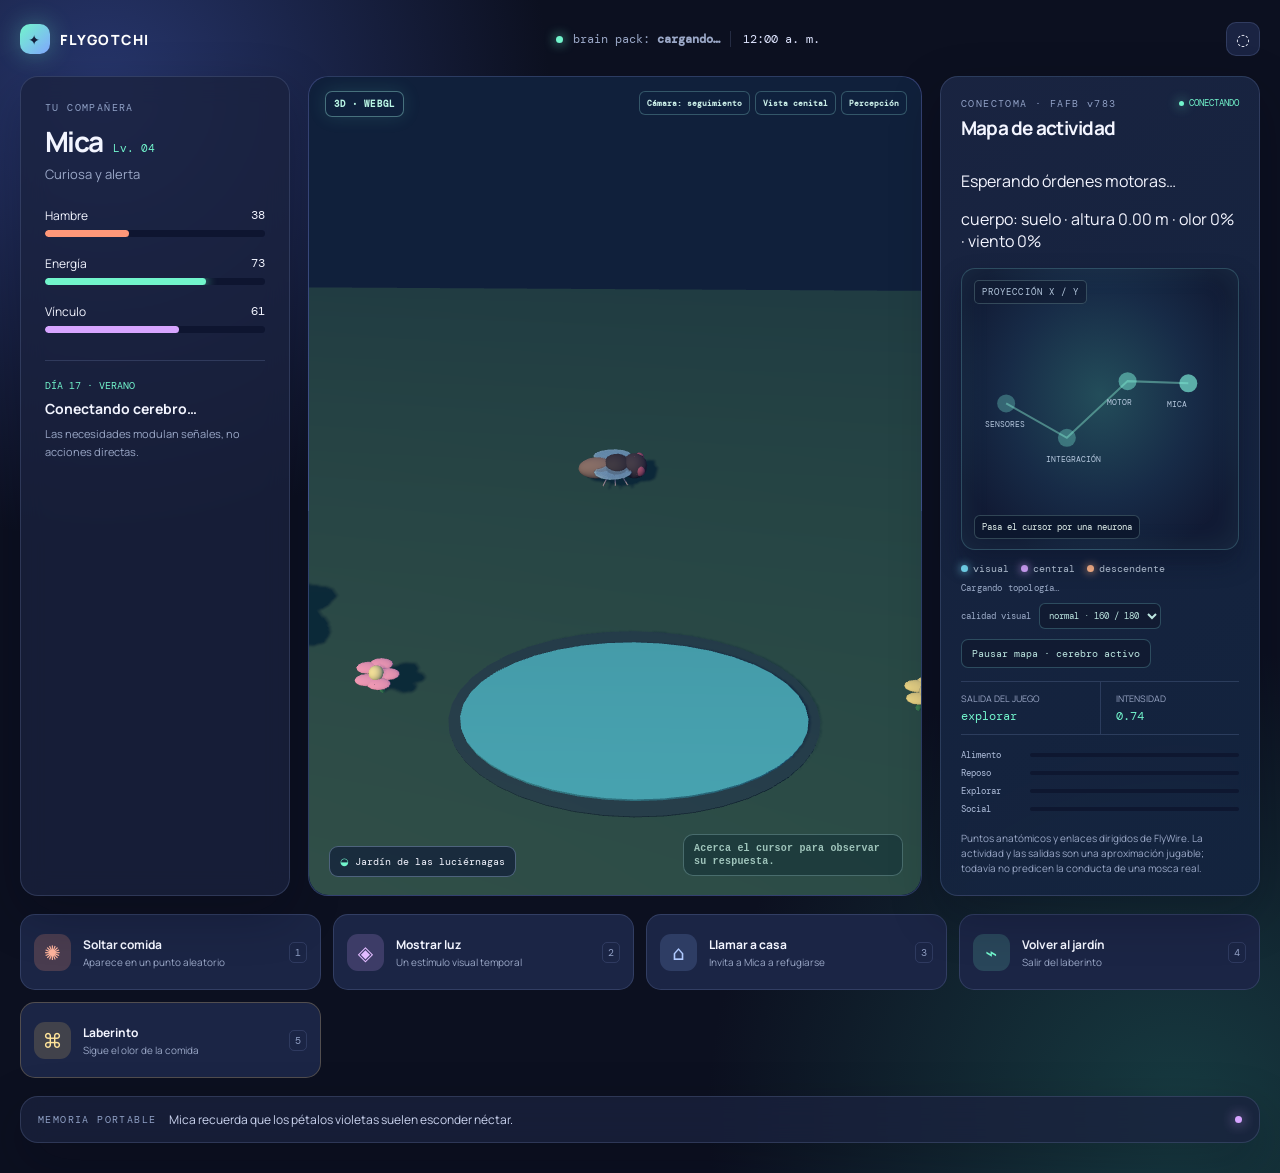
==== commit cb6954e2: "Refactor code structure and remove redundant sections for improved readability and maintainability" ====
--- a/web/index.html
+++ b/web/index.html
@@ -10,8 +10,9 @@
     <link href="https://fonts.googleapis.com/css2?family=DM+Mono:wght@400;500&family=Manrope:wght@500;600;700;800&display=swap" rel="stylesheet" />
     <link rel="stylesheet" href="styles.css" />
     <link rel="stylesheet" href="fly.css" />
-    <link rel="stylesheet" href="map.css" />
-    <link rel="stylesheet" href="brain.css" />
+    <link rel="stylesheet" href="map.css?v=2dwebgl" />
+    <link rel="stylesheet" href="brain.css?v=maze-senses-2" />
+    <link rel="stylesheet" href="maze.css" />
   </head>
   <body>
     <main class="app-shell">
@@ -33,6 +34,13 @@
         </aside>
 
         <section class="terrarium" aria-label="Jardín de Mica">
+          <canvas id="terrariumCanvas3d" aria-label="Terrario 3D interactivo de Mica renderizado con WebGL"></canvas>
+          <span class="render-badge" aria-label="Terrario 3D renderizado con WebGL">3D · WEBGL</span>
+          <div class="scene-controls" aria-label="Vistas de la simulación">
+            <button type="button" data-view="follow">Cámara: seguimiento</button>
+            <button type="button" data-view="top">Vista cenital</button>
+            <button type="button" data-view="senses">Percepción</button>
+          </div>
           <div class="sky-glow"></div><div class="sun"></div><div class="cloud cloud-a"></div><div class="cloud cloud-b"></div>
           <div class="hill hill-back"></div><div class="hill hill-front"></div>
           <button class="pond map-feature" id="pond" data-feature="water" aria-label="Estanque: aire húmedo y reflejos"><i></i><i></i></button>
@@ -41,7 +49,7 @@
           <button class="flower f1 map-feature" data-feature="nectar" aria-label="Flor coral con néctar"><span>✿</span><em>néctar</em></button><button class="flower f2 map-feature" data-feature="nectar" aria-label="Flor dorada con néctar"><span>✿</span><em>néctar</em></button>
           <div class="firefly firefly-a" aria-hidden="true"></div><div class="firefly firefly-b" aria-hidden="true"></div><div class="firefly firefly-c" aria-hidden="true"></div>
           <div class="fly-shadow" id="flyShadow" aria-hidden="true"></div>
-          <button class="fly fly--explore fly--flight" id="fly" aria-label="Jugar con Mica">
+          <div class="fly fly--explore fly--flight" id="fly" role="img" aria-label="Mica: mosca animada">
             <svg class="fly-anatomy" viewBox="0 0 160 130" aria-hidden="true">
               <defs>
                 <linearGradient id="wingGlass" x1="0" y1="0" x2="1" y2="1"><stop stop-color="#f7fbff" stop-opacity=".92"/><stop offset=".6" stop-color="#a9d6e1" stop-opacity=".72"/><stop offset="1" stop-color="#77b9c5" stop-opacity=".28"/></linearGradient>
@@ -56,17 +64,24 @@
               <path d="M69 52 Q78 63 76 81 M87 51 Q91 65 88 83" stroke="#c4b0a0" stroke-opacity=".42" fill="none" stroke-width="3"/>
               <g class="fly-head"><circle cx="53" cy="64" r="19" fill="#4b3f46" stroke="#b9a39a" stroke-width="2"/><ellipse class="fly-eye" cx="45" cy="58" rx="14" ry="15" fill="url(#eyeFacet)"/><path class="eye-facets" d="M38 48 Q44 62 38 70 M45 45 Q52 62 46 72 M33 56 Q44 57 57 53 M34 64 Q46 61 57 63" stroke="#de99a0" stroke-opacity=".3" fill="none" stroke-width="1"/><path class="fly-antenna" d="M40 48 Q35 37 28 34 M45 45 Q45 35 39 31"/><path class="fly-proboscis" d="M38 73 Q31 79 29 89"/></g>
             </svg>
-          </button>
+          </div>
           <div class="speech" id="speech">¡Hola! ¿Salimos a buscar néctar?</div>
           <div class="garden-whisper" id="gardenWhisper" aria-live="polite">Acerca el cursor para observar su respuesta.</div>
           <div class="location-pill"><span>◒</span> Jardín de las luciérnagas</div>
         </section>
 
         <aside class="brain-panel">
-          <div class="panel-heading"><div><span class="eyebrow">CONECTOMA · FAFB v783</span><h2>Mapa de actividad</h2></div><span class="live">EN VIVO</span></div>
+          <div class="panel-heading"><div><span class="eyebrow">CONECTOMA · FAFB v783</span><h2>Mapa de actividad</h2></div><span class="live" id="brainLiveStatus">CONECTANDO</span></div>
+          <p id="mazeSenses" hidden>Percibiendo el entorno…</p>
+          <p id="neuralMotion">Esperando órdenes motoras…</p>
+          <p id="bodyTelemetry">cuerpo: suelo · altura 0.00 m · olor 0% · viento 0%</p>
           <div class="brain-stage"><canvas id="neuralCanvas" width="720" height="560" aria-label="Proyección de neuronas y enlaces del conectoma"></canvas><span class="brain-coordinate">PROYECCIÓN X / Y</span><span class="brain-node-info" id="brainNodeInfo">Pasa el cursor por una neurona</span></div>
           <div class="brain-legend"><span><i class="legend-visual"></i>visual</span><span><i class="legend-central"></i>central</span><span><i class="legend-motor"></i>descendente</span></div>
           <div class="brain-count" id="brainCount">Cargando topología…</div>
+          <label class="brain-quality" for="brainQuality">calidad visual
+            <select id="brainQuality"><option value="normal">normal · 160 / 180</option><option value="light">ligera · 80 / 80</option></select>
+          </label>
+          <button id="brainPause" type="button" aria-pressed="false">Pausar mapa · cerebro activo</button>
           <div class="signal-grid"><div><span>salida del juego</span><strong id="signalName">explorar</strong></div><div><span>intensidad</span><strong id="signalConfidence">0.74</strong></div></div>
           <div class="motor-bars" aria-label="Salidas motoras"><div><span>Alimento</span><i><b id="motorEat"></b></i></div><div><span>Reposo</span><i><b id="motorRest"></b></i></div><div><span>Explorar</span><i><b id="motorExplore"></b></i></div><div><span>Social</span><i><b id="motorSocial"></b></i></div></div>
           <p class="brain-note">Puntos anatómicos y enlaces dirigidos de FlyWire. La actividad y las salidas son una aproximación jugable; todavía no predicen la conducta de una mosca real.</p>
@@ -74,14 +89,18 @@
       </section>
 
       <section class="action-deck" aria-label="Interacciones">
-        <button class="action food" data-action="food"><span class="action-icon">✺</span><span><strong>Dar néctar</strong><small>Reduce el hambre</small></span><kbd>1</kbd></button>
-        <button class="action play" data-action="play"><span class="action-icon">◈</span><span><strong>Jugar</strong><small>Sube el vínculo</small></span><kbd>2</kbd></button>
-        <button class="action rest" data-action="rest"><span class="action-icon">☾</span><span><strong>Descansar</strong><small>Recupera energía</small></span><kbd>3</kbd></button>
-        <button class="action explore" data-action="explore"><span class="action-icon">⌁</span><span><strong>Explorar</strong><small>Busca recuerdos</small></span><kbd>4</kbd></button>
+        <button class="action food" data-action="food"><span class="action-icon">✺</span><span><strong>Soltar comida</strong><small>Aparece en un punto aleatorio</small></span><kbd>1</kbd></button>
+        <button class="action play" data-action="play"><span class="action-icon">◈</span><span><strong>Mostrar luz</strong><small>Un estímulo visual temporal</small></span><kbd>2</kbd></button>
+        <button class="action rest" data-action="rest"><span class="action-icon">⌂</span><span><strong>Llamar a casa</strong><small>Invita a Mica a refugiarse</small></span><kbd>3</kbd></button>
+        <button class="action explore" data-action="explore"><span class="action-icon">⌁</span><span><strong>Volver al jardín</strong><small>Salir del laberinto</small></span><kbd>4</kbd></button>
+        <button class="action maze" data-action="maze"><span class="action-icon">⌘</span><span><strong>Laberinto</strong><small>Sigue el olor de la comida</small></span><kbd>5</kbd></button>
       </section>
 
       <section class="log-card"><span class="eyebrow">MEMORIA PORTABLE</span><p id="memoryLog">Mica recuerda que los pétalos violetas suelen esconder néctar.</p><span class="log-dot"></span></section>
     </main>
-    <script src="app.js"></script>
+    <script src="three.min.js"></script>
+    <script src="terrarium-3d.js?v=home-cutaway-4"></script>
+    <script src="brain-view.js"></script>
+    <script src="app.js?v=shared-body-5"></script>
   </body>
 </html>
--- a/web/fly.css
+++ b/web/fly.css
@@ -41,6 +41,12 @@
 .fly--escape { filter:drop-shadow(0 10px 10px #07151aaa) brightness(1.09); }
 .fly--escape .fly-wing { animation-duration:56ms; }
 .fly--social .fly-head { animation:fly-social-head .68s ease-in-out infinite alternate; transform-origin:53px 64px; }
+.fly--aware .fly-eye { filter:drop-shadow(0 0 5px #ffd2d0dd); }
+.fly--aware .fly-antenna { animation:fly-antenna-alert .26s ease-in-out infinite alternate; transform-origin:48px 58px; }
+.fly--aware .fly-wing { animation-duration:72ms; }
+.fly--hurt .fly-anatomy { animation:fly-flinch 105ms linear 4; transform-origin:80px 67px; }
+.fly--hurt .fly-wing { animation-duration:52ms; }
+.fly--hurt .fly-leg { animation:fly-leg-tuck 120ms ease-in-out infinite alternate; }
 .fly-shadow { position:absolute; z-index:4; left:0; top:0; width:60px; height:11px; border-radius:50%; background:#06171988; filter:blur(4px); transform:translate3d(var(--shadow-x, 50vw),var(--shadow-y, 72vh),0) scale(var(--shadow-scale, .6)); transition:transform var(--flight-time, 1.7s) ease,opacity .5s; opacity:var(--shadow-alpha,.35); pointer-events:none; }
 .garden-whisper { position:absolute; z-index:3; right:18px; bottom:19px; max-width:220px; padding:7px 10px; border:1px solid #a8d9d766; border-radius:10px; background:#112c36a9; color:#c4ebe0; font:600 10px/1.3 var(--mono,monospace); letter-spacing:.02em; opacity:.76; pointer-events:none; transition:opacity .3s ease, transform .3s ease; }
 .flower { color:#f5d69d; text-shadow:0 0 13px #fff5cfaa; }
@@ -57,5 +63,8 @@
 @keyframes fly-alert-wing { to { transform:rotate(22deg) scaleY(.56); } }
 @keyframes fly-alert-head { to { transform:translate(-2px,-1px) rotate(-4deg); } }
 @keyframes fly-social-head { to { transform:rotate(5deg) translateY(1px); } }
+@keyframes fly-antenna-alert { to { transform:rotate(-10deg) translateY(-2px); } }
+@keyframes fly-flinch { 25% { transform:translate(-4px,2px) rotate(-5deg); } 70% { transform:translate(3px,-2px) rotate(4deg); } }
+@keyframes fly-leg-tuck { to { transform:rotate(20deg) translate(-2px,-4px); } }
 @keyframes flower-sway { to { transform:rotate(8deg); } }
 @media (prefers-reduced-motion:reduce) { .fly,.fly-shadow,.fly-wing,.fly-leg,.fly-thorax,.fly-head,.flower span { animation:none!important; transition:none!important; } }
--- a/web/map.css
+++ b/web/map.css
@@ -27,3 +27,18 @@
 @keyframes nectar-pulse { 0% { opacity:.72; transform:scale(.6); } 100% { opacity:0; transform:scale(1.55); } }
 @keyframes firefly-drift { to { transform:translate(17px,-19px); opacity:.35; } }
 @media (prefers-reduced-motion:reduce) { .pond.is-active:before,.pond.is-active:after,.pond.is-active i,.flower.is-sensed:before,.firefly { animation:none; } }
+
+/* The browser terrarium is WebGL; legacy 2D elements remain as transparent
+   hit targets so existing sensory interactions keep working. */
+.terrarium.webgl-active { min-height:620px; }
+.terrarium > #terrariumCanvas3d { position:absolute; inset:0; z-index:0; width:100%; height:100% !important; min-height:620px; display:block; border:0; border-radius:inherit; background:#142344; }
+.terrarium.webgl-active > .sky-glow,.terrarium.webgl-active > .sun,.terrarium.webgl-active > .cloud,.terrarium.webgl-active > .hill,.terrarium.webgl-active > .plant,.terrarium.webgl-active > .firefly,.terrarium.webgl-active > .fly-shadow { display:none !important; }
+.terrarium.webgl-active > .map-feature { opacity:0 !important; }
+.terrarium.webgl-active > .map-feature { pointer-events:auto; }
+.terrarium.webgl-active > #fly { opacity:0 !important; pointer-events:none; }
+.terrarium.webgl-active > .speech { display:none !important; }
+.terrarium.webgl-active > .garden-whisper,.terrarium.webgl-active > .location-pill { z-index:5; }
+.render-badge { position:absolute; z-index:5; top:14px; left:16px; padding:6px 8px; border:1px solid #9be8df66; border-radius:7px; background:#10233fc9; color:#baf6e5; font:600 9px 'DM Mono',monospace; letter-spacing:.12em; box-shadow:0 0 18px #5de6d522; }
+.scene-controls { position:absolute; z-index:5; right:14px; top:14px; display:flex; gap:5px; }
+.scene-controls button { border:1px solid #9be8df44; border-radius:6px; background:#10233fc9; color:#c8ece6; padding:6px 7px; font:600 8px 'DM Mono',monospace; cursor:pointer; }
+.scene-controls button:hover,.scene-controls button:focus-visible { border-color:#9be8df; color:#fff; outline:0; }
--- a/web/brain.css
+++ b/web/brain.css
@@ -9,6 +9,9 @@
 .brain-legend i { width:7px; height:7px; border-radius:50%; box-shadow:0 0 8px currentColor; }
 .legend-visual { background:#72d5ec; color:#72d5ec; }.legend-central { background:#d8a6ff; color:#d8a6ff; }.legend-motor { background:#ffb589; color:#ffb589; }
 .brain-count { color:#9cacc8; font:9px 'DM Mono',monospace; letter-spacing:.02em; }
+#brainPause { margin-top:10px; padding:7px 10px; border:1px solid #80dfe440; border-radius:7px; color:#bde7e1; background:#111b32; cursor:pointer; font:10px 'DM Mono',monospace; }
+.brain-quality { display:flex; align-items:center; gap:8px; margin-top:9px; color:#9cacc8; font:9px 'DM Mono',monospace; }
+.brain-quality select { border:1px solid #80dfe440; border-radius:6px; color:#bde7e1; background:#111b32; padding:5px; font:9px 'DM Mono',monospace; }
 .brain-panel .signal-grid { margin:13px 0; }
 .motor-bars { display:grid; gap:6px; padding:1px 0 4px; }
 .motor-bars div { display:grid; grid-template-columns:62px 1fr; gap:7px; align-items:center; }
@@ -17,3 +20,12 @@
 .motor-bars b { display:block; height:100%; width:0; border-radius:99px; background:linear-gradient(90deg,#6de5d3,#d7a5ff); box-shadow:0 0 10px #79efda; transition:width .5s ease; }
 .brain-panel .brain-note { margin:12px 0 0; font-size:10px; line-height:1.48; }
 @media(max-width:1050px) { .brain-stage canvas { height:280px; } }
+#mazeSenses { color:#bde7e1; font-size:12px; margin:0 0 12px; }
+@media(max-width:700px) {
+  .maze-active .terrarium.webgl-active { min-height:300px; height:300px; }
+  .maze-active .terrarium > #terrariumCanvas3d { min-height:0; }
+  .maze-active .brain-panel { order:1; padding:12px; }
+  .maze-active .brain-stage canvas { height:130px; }
+  .maze-active .brain-panel .brain-note,
+  .maze-active .brain-panel .motor-bars { display:none; }
+}
--- a/web/maze.css
+++ b/web/maze.css
@@ -0,0 +1,2 @@
+.maze .action-icon { background:#ffcf6e2b; color:#ffe49a; }
+.action.maze { border-color:#ffcf6e3d; }
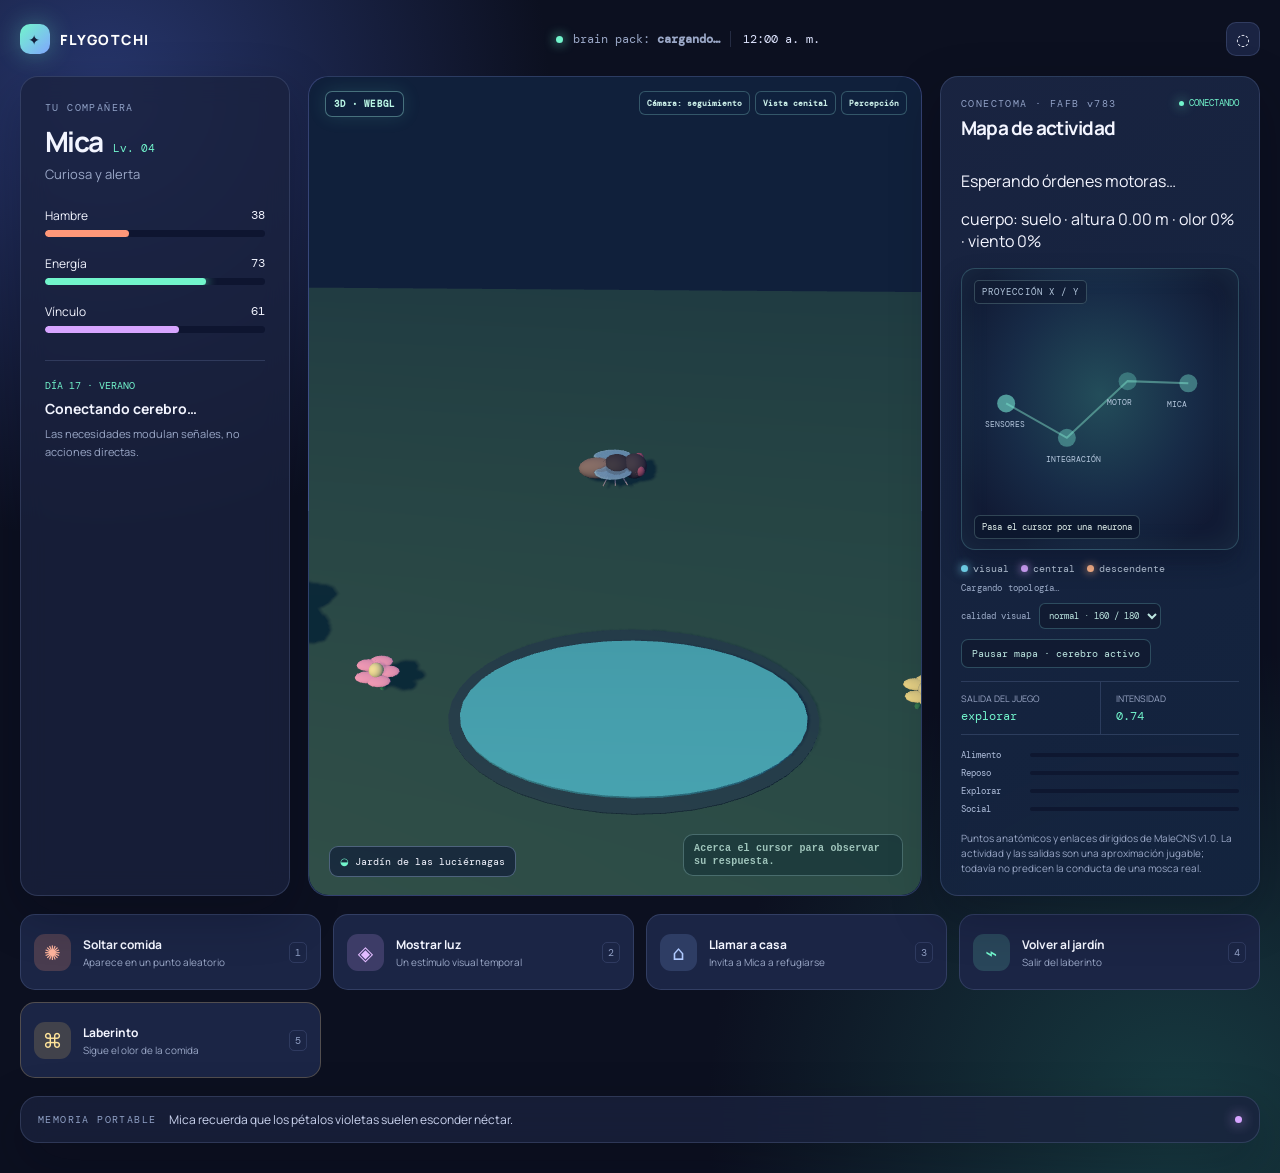
==== commit c8722dfc: "feat: actualizar referencias a MaleCNS v1.0 en la documentación y el código" ====
--- a/web/index.html
+++ b/web/index.html
@@ -84,7 +84,7 @@
           <button id="brainPause" type="button" aria-pressed="false">Pausar mapa · cerebro activo</button>
           <div class="signal-grid"><div><span>salida del juego</span><strong id="signalName">explorar</strong></div><div><span>intensidad</span><strong id="signalConfidence">0.74</strong></div></div>
           <div class="motor-bars" aria-label="Salidas motoras"><div><span>Alimento</span><i><b id="motorEat"></b></i></div><div><span>Reposo</span><i><b id="motorRest"></b></i></div><div><span>Explorar</span><i><b id="motorExplore"></b></i></div><div><span>Social</span><i><b id="motorSocial"></b></i></div></div>
-          <p class="brain-note">Puntos anatómicos y enlaces dirigidos de FlyWire. La actividad y las salidas son una aproximación jugable; todavía no predicen la conducta de una mosca real.</p>
+          <p class="brain-note">Puntos anatómicos y enlaces dirigidos de MaleCNS v1.0. La actividad y las salidas son una aproximación jugable; todavía no predicen la conducta de una mosca real.</p>
         </aside>
       </section>
 
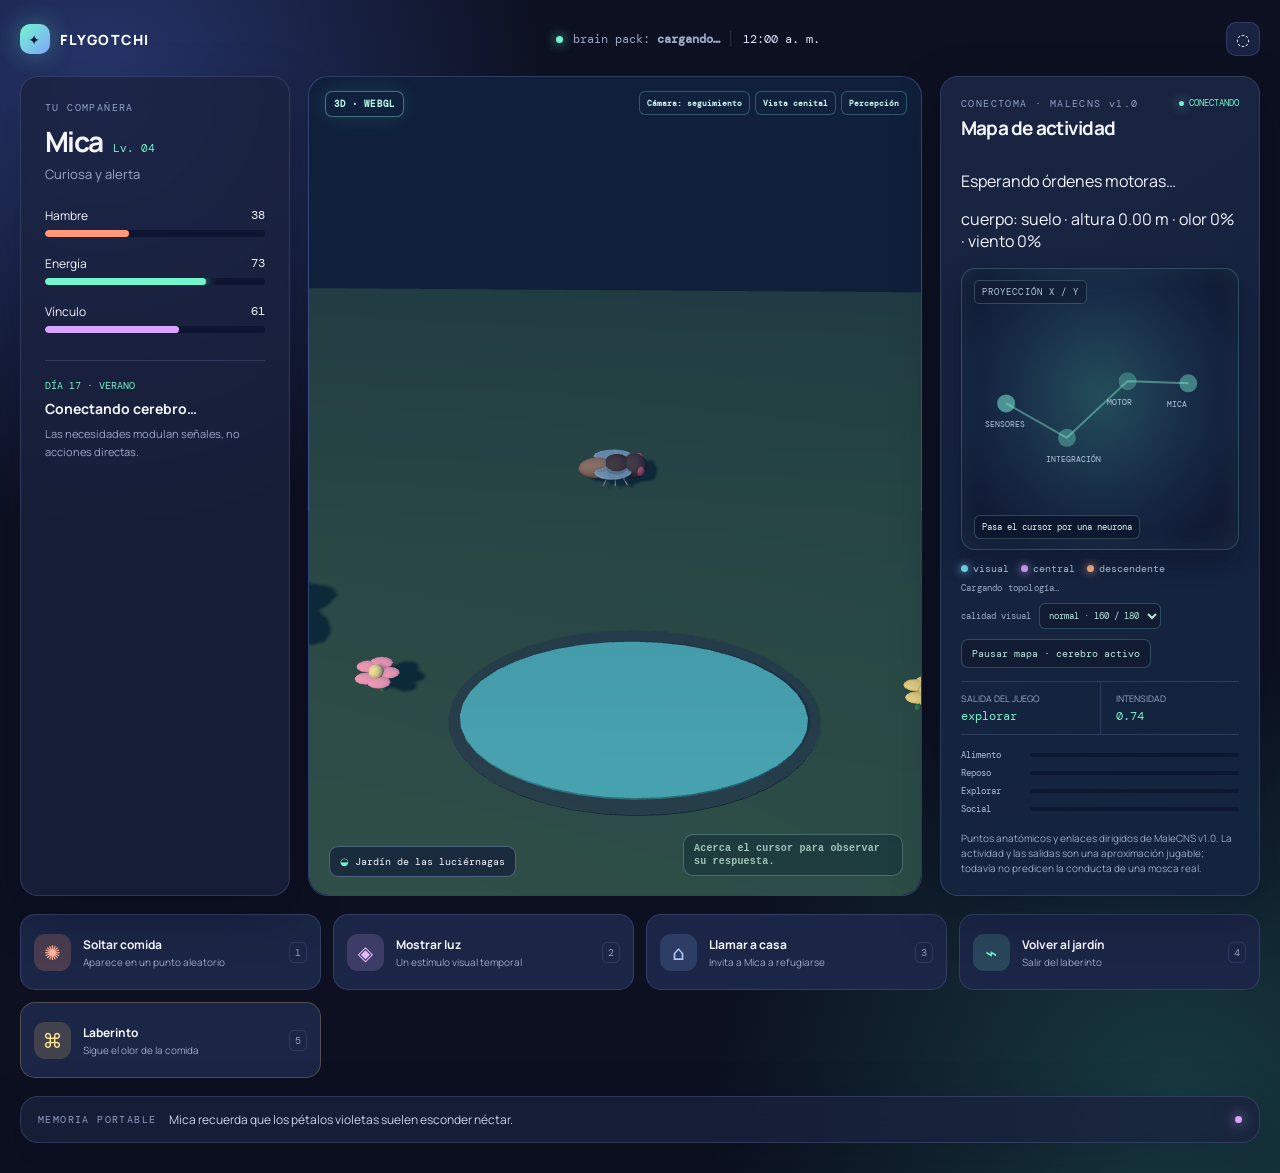
==== commit cef341a4: "feat: mejorar la integración del cerebro remoto y actualizar la interfaz de usuario para reflejar el" ====
--- a/web/index.html
+++ b/web/index.html
@@ -71,7 +71,7 @@
         </section>
 
         <aside class="brain-panel">
-          <div class="panel-heading"><div><span class="eyebrow">CONECTOMA · FAFB v783</span><h2>Mapa de actividad</h2></div><span class="live" id="brainLiveStatus">CONECTANDO</span></div>
+          <div class="panel-heading"><div><span class="eyebrow">CONECTOMA · MALECNS v1.0</span><h2>Mapa de actividad</h2></div><span class="live" id="brainLiveStatus">CONECTANDO</span></div>
           <p id="mazeSenses" hidden>Percibiendo el entorno…</p>
           <p id="neuralMotion">Esperando órdenes motoras…</p>
           <p id="bodyTelemetry">cuerpo: suelo · altura 0.00 m · olor 0% · viento 0%</p>
